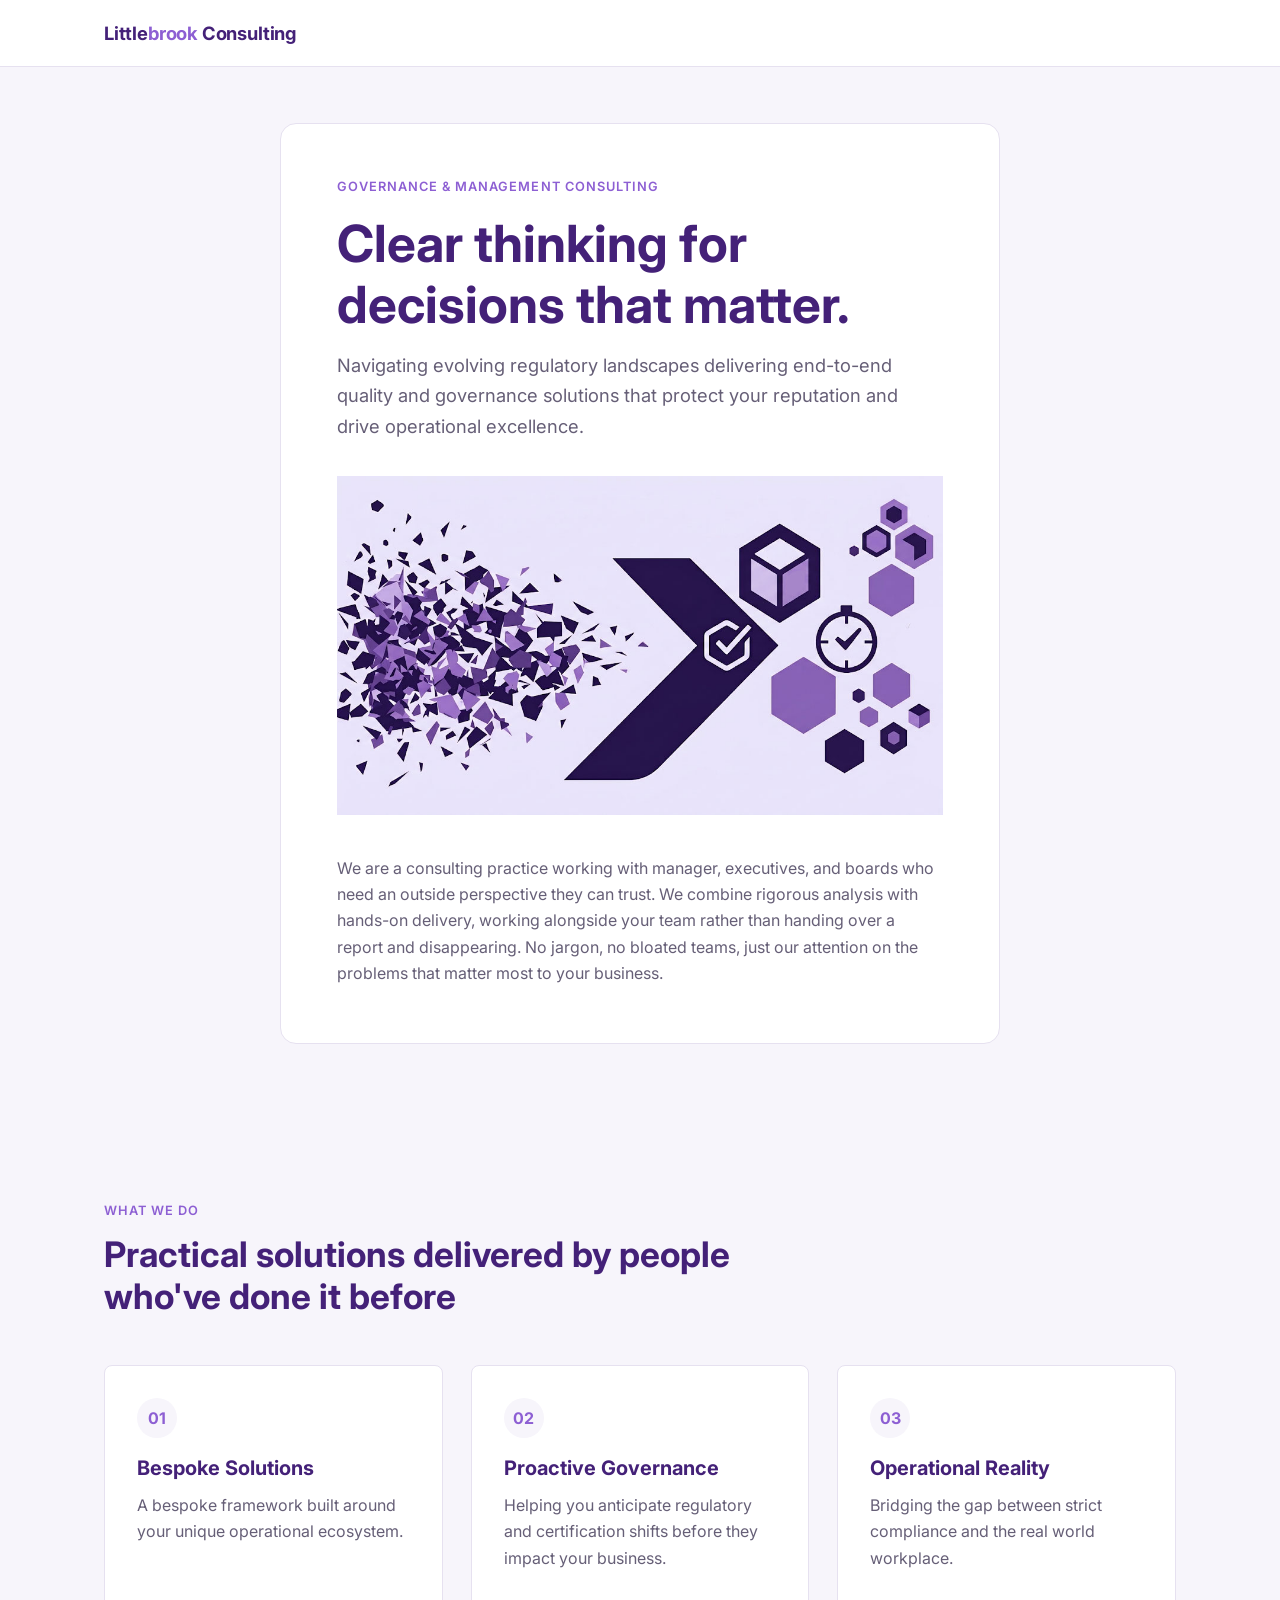
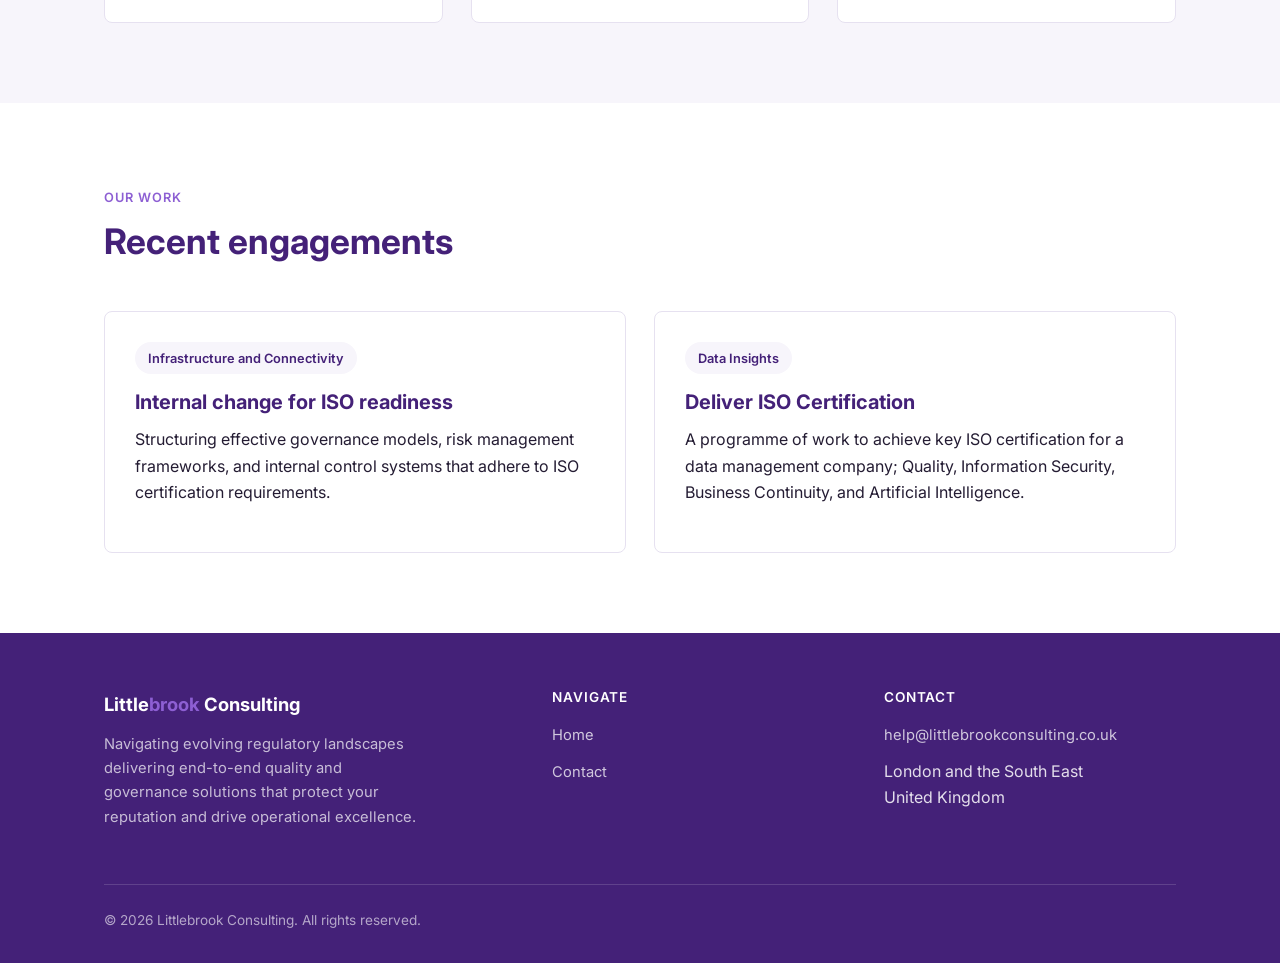
==== index.html @ 432db06e "Add files via upload" ====
<!DOCTYPE html>
<html lang="en">
<head>
  <meta charset="UTF-8" />
  <meta name="viewport" content="width=device-width, initial-scale=1.0" />
  <title>Littlebrook Consulting</title>
  <link rel="icon" type="image/svg+xml" href="favicon.svg">
  <meta name="description" content="Littlebrook Consulting is a boutique strategy and management consulting firm helping ambitious organisations make clearer, faster decisions." />
  <link rel="preconnect" href="https://fonts.googleapis.com" />
  <link rel="preconnect" href="https://fonts.gstatic.com" crossorigin />
  <link href="https://fonts.googleapis.com/css2?family=Inter:wght@400;500;600;700&display=swap" rel="stylesheet" />
  <link rel="stylesheet" href="style.css" />
</head>
<body>

  <header class="site-header">
    <nav class="nav container">
      <a href="index.html" class="nav-logo">Little<span>brook</span> Consulting</a>
      <button class="nav-toggle" aria-label="Toggle navigation menu" aria-expanded="false">
        <span></span><span></span><span></span>
      </button>
    </nav>
  </header>

  <main>

    <!-- Hero -->
    <section class="hero">
      <div class="container">
        <div class="hero-card">
          <span class="eyebrow">Governance &amp; Management Consulting</span>
          <h1>Clear thinking for decisions that matter.</h1>
          <p class="hero-tagline">Navigating evolving regulatory landscapes delivering end-to-end quality and governance solutions that protect your reputation and drive operational excellence.</p>
          <div class="hero-actions">
			<img src="home-page-image.jpg" alt="Chaos to Order">
          </div>
          <p class="intro-text">We are a consulting practice working with manager, executives, and boards who need an outside perspective they can trust. We combine rigorous analysis with hands-on delivery, working alongside your team rather than handing over a report and disappearing. No jargon, no bloated teams, just our attention on the problems that matter most to your business.</p>
        </div>
      </div>
    </section>

    <!-- Services snapshot -->
    <section class="section-alt">
      <div class="container">
        <div class="section-intro">
          <span class="eyebrow">What we do</span>
          <h2>Practical solutions delivered by people who've done it before</h2>
        </div>
        <div class="grid grid-3">
          <article class="card">
            <div class="card-number">01</div>
            <h3>Bespoke Solutions</h3>
            <p>A bespoke framework built around your unique operational ecosystem.</p>
          </article>
          <article class="card">
            <div class="card-number">02</div>
            <h3>Proactive Governance</h3>
            <p>Helping you anticipate regulatory and certification shifts before they impact your business.</p>
          </article>
          <article class="card">
            <div class="card-number">03</div>
            <h3>Operational Reality</h3>
            <p>Bridging the gap between strict compliance and the real world workplace.</p>
          </article>
        </div>
      </div>
    </section>

    <!-- Case studies snapshot -->
    <section>
      <div class="container">
        <div class="section-intro">
          <span class="eyebrow">Our work</span>
          <h2>Recent engagements</h2>
        </div>
        <div class="grid grid-2">
          <article class="case-snapshot">
            <span class="case-tag">Infrastructure and Connectivity</span>
            <h3>Internal change for ISO readiness</h3>
            <p>Structuring effective governance models, risk management frameworks, and internal control systems that adhere to ISO certification requirements.</p>
          </article>
          <article class="case-snapshot">
            <span class="case-tag">Data Insights</span>
            <h3>Deliver ISO Certification</h3>
            <p>A programme of work to achieve key ISO certification for a data management company; Quality, Information Security, Business Continuity, and Artificial Intelligence.</p>
          </article>
        </div>
      </div>
    </section>

  </main>

  <footer class="site-footer">
    <div class="container">
      <div class="footer-grid">
        <div class="footer-about">
          <a href="index.html" class="footer-logo">Little<span>brook</span> Consulting</a>
          <p>Navigating evolving regulatory landscapes delivering end-to-end quality and governance solutions that protect your reputation and drive operational excellence.</p>
        </div>
        <div>
          <h4 class="footer-heading">Navigate</h4>
          <ul class="footer-links">
            <li><a href="index.html">Home</a></li>
            <li><a href="contact.html">Contact</a></li>
          </ul>
        </div>
        <div>
          <h4 class="footer-heading">Contact</h4>
          <ul class="footer-links">
            <li><a href="mailto:help@littlebrookconsulting.co.uk">help@littlebrookconsulting.co.uk</a></li>
            <li>London and the South East<br />United Kingdom</li>
          </ul>
        </div>
      </div>
      <div class="footer-bottom">
        <span>&copy; <span id="year">2026</span> Littlebrook Consulting. All rights reserved.</span>
        <!-- <span>tag line</span> -->
      </div>
    </div>
  </footer>

  <script src="main.js"></script>
  <script>document.getElementById('year').textContent = new Date().getFullYear();</script>
</body>
</html>
---- style.css ----
/* ===================================================================
   Littlebrook Consulting — stylesheet
   =================================================================== */

:root {
  /* Colour palette */
  --color-primary: #442178;      /* dark purple — headings, nav, footer */
  --color-primary-dark: #331861; /* pressed / hover state of primary */
  --color-accent: #8D5FD3;       /* light purple — CTAs, links, highlights */
  --color-accent-dark: #7847c2;  /* hover state of accent */
  --color-bg: #ffffff;
  --color-bg-alt: #f7f5fb;       /* soft tinted section background */
  --color-text: #241c33;         /* near-black charcoal with a purple cast */
  --color-text-muted: #665f77;
  --color-border: #e6e1f0;
  --color-white: #ffffff;

  /* Typography */
  --font-sans: 'Inter', 'Helvetica Neue', Helvetica, Arial, sans-serif;
  --fs-base: 1rem;
  --lh-base: 1.65;

  /* Layout */
  --max-width: 1120px;
  --radius: 8px;
  --transition: 180ms ease;
  --shadow-sm: 0 1px 3px rgba(68, 33, 120, 0.08);
  --shadow-md: 0 8px 24px rgba(68, 33, 120, 0.12);
}

/* ---------- Reset ---------- */
*,
*::before,
*::after {
  box-sizing: border-box;
}

html {
  scroll-behavior: smooth;
}

body {
  margin: 0;
  font-family: var(--font-sans);
  font-size: var(--fs-base);
  line-height: var(--lh-base);
  color: var(--color-text);
  background: var(--color-bg);
  -webkit-font-smoothing: antialiased;
}

img {
  max-width: 100%;
  display: block;
}

a {
  color: inherit;
  text-decoration: none;
}

ul {
  list-style: none;
  margin: 0;
  padding: 0;
}

h1, h2, h3, h4 {
  font-weight: 700;
  line-height: 1.2;
  margin: 0 0 0.6em;
  color: var(--color-primary);
}

h1 { font-size: clamp(2.1rem, 4vw, 3.2rem); }
h2 { font-size: clamp(1.6rem, 3vw, 2.2rem); }
h3 { font-size: 1.25rem; }

p {
  margin: 0 0 1em;
}

.container {
  width: 100%;
  max-width: var(--max-width);
  margin-inline: auto;
  padding-inline: 1.5rem;
}

section {
  padding-block: 5rem;
}

.section-alt {
  background: var(--color-bg-alt);
}

.section-intro {
  max-width: 640px;
  margin-bottom: 3rem;
}

.section-intro p {
  color: var(--color-text-muted);
  font-size: 1.05rem;
}

.eyebrow {
  display: inline-block;
  font-size: 0.8rem;
  font-weight: 600;
  letter-spacing: 0.08em;
  text-transform: uppercase;
  color: var(--color-accent);
  margin-bottom: 0.75rem;
}

/* ---------- Buttons ---------- */
.btn {
  display: inline-block;
  padding: 0.85rem 1.8rem;
  border-radius: var(--radius);
  font-weight: 600;
  font-size: 0.95rem;
  border: 2px solid transparent;
  cursor: pointer;
  transition: background var(--transition), color var(--transition), border-color var(--transition), transform var(--transition);
}

.btn-primary {
  background: var(--color-accent);
  color: var(--color-white);
}

.btn-primary:hover {
  background: var(--color-accent-dark);
  transform: translateY(-1px);
}

.btn-outline {
  background: transparent;
  color: var(--color-primary);
  border-color: var(--color-primary);
}

.btn-outline:hover {
  background: var(--color-primary);
  color: var(--color-white);
}

.btn-light {
  background: var(--color-white);
  color: var(--color-primary);
}

.btn-light:hover {
  background: var(--color-bg-alt);
  transform: translateY(-1px);
}

/* ---------- Header / Nav ---------- */
.site-header {
  position: sticky;
  top: 0;
  z-index: 100;
  background: rgba(255, 255, 255, 0.92);
  backdrop-filter: saturate(150%) blur(6px);
  border-bottom: 1px solid var(--color-border);
}

.nav {
  display: flex;
  align-items: center;
  justify-content: space-between;
  padding-block: 1.1rem;
}

.nav-logo {
  font-weight: 700;
  font-size: 1.15rem;
  color: var(--color-primary);
  letter-spacing: -0.01em;
}

.nav-logo span {
  color: var(--color-accent);
}

.nav-toggle {
  display: none;
  flex-direction: column;
  justify-content: space-between;
  width: 26px;
  height: 19px;
  background: transparent;
  border: none;
  cursor: pointer;
  padding: 0;
  z-index: 110;
}

.nav-toggle span {
  display: block;
  height: 2px;
  width: 100%;
  background: var(--color-primary);
  border-radius: 2px;
  transition: transform var(--transition), opacity var(--transition);
}

.nav-links {
  display: flex;
  align-items: center;
  gap: 2.25rem;
}

.nav-links a {
  font-size: 0.95rem;
  font-weight: 500;
  color: var(--color-text);
  position: relative;
  padding-block: 0.25rem;
  transition: color var(--transition);
}

.nav-links a:hover,
.nav-links a[aria-current="page"] {
  color: var(--color-accent);
}

.nav-links a[aria-current="page"]::after {
  content: "";
  position: absolute;
  left: 0;
  right: 0;
  bottom: -2px;
  height: 2px;
  background: var(--color-accent);
  border-radius: 2px;
}

.nav-links .btn {
  padding: 0.55rem 1.3rem;
}

/* ---------- Hero ---------- */
.hero {
  padding-block: 3.5rem 4.5rem;
  background: var(--color-bg-alt);
}

.hero-card {
  max-width: 720px;
  margin-inline: auto;
  background: var(--color-white);
  border: 1px solid var(--color-border);
  border-radius: 16px;
  padding: 3rem 3.5rem 3.5rem;
}

.hero .eyebrow {
  margin-bottom: 1rem;
}

.hero h1 {
  margin-bottom: 0.9rem;
}

.hero-tagline {
  font-size: 1.15rem;
  color: var(--color-text-muted);
  max-width: 700px;
  margin-bottom: 2.2rem;
}

.hero-actions {
  display: flex;
  gap: 1rem;
  flex-wrap: wrap;
}

.hero-card .intro-text {
  margin-top: 2.5rem;
  margin-bottom: 0;
  max-width: none;
  font-size: 1rem;
}

.page-hero {
  padding-block: 3.5rem 4.5rem;
  background: var(--color-bg-alt);
}

.page-hero .eyebrow {
  margin-bottom: 0.75rem;
}

.page-hero p {
  color: var(--color-text-muted);
  max-width: 620px;
  font-size: 1.05rem;
  margin-bottom: 0;
}

/* ---------- Intro / About snippet ---------- */
.intro-text {
  max-width: 780px;
  font-size: 1.1rem;
  color: var(--color-text-muted);
}

/* ---------- Card grids ---------- */
.grid {
  display: grid;
  gap: 1.75rem;
}

.grid-3 {
  grid-template-columns: repeat(3, 1fr);
}

.grid-2 {
  grid-template-columns: repeat(2, 1fr);
}

.card {
  background: var(--color-white);
  border: 1px solid var(--color-border);
  border-radius: var(--radius);
  padding: 2rem;
  transition: box-shadow var(--transition), transform var(--transition), border-color var(--transition);
}

.card:hover {
  box-shadow: var(--shadow-md);
  transform: translateY(-3px);
  border-color: var(--color-accent);
}

.card-number {
  display: inline-flex;
  align-items: center;
  justify-content: center;
  width: 2.5rem;
  height: 2.5rem;
  border-radius: 50%;
  background: var(--color-bg-alt);
  color: var(--color-accent);
  font-weight: 700;
  margin-bottom: 1.1rem;
}

.card h3 {
  margin-bottom: 0.6em;
}

.card p {
  color: var(--color-text-muted);
  margin-bottom: 1.2em;
}

.card-link {
  font-weight: 600;
  color: var(--color-accent);
  font-size: 0.92rem;
  display: inline-flex;
  align-items: center;
  gap: 0.35rem;
  transition: gap var(--transition), color var(--transition);
}

.card-link:hover {
  gap: 0.6rem;
  color: var(--color-accent-dark);
}

.card-subheading {
  font-size: 0.85rem;
  text-transform: uppercase;
  letter-spacing: 0.06em;
  color: var(--color-accent);
  margin-bottom: 0.6em;
}

.service-delivers {
  margin: 0 0 1.3em;
  padding-left: 0;
  border-top: 1px solid var(--color-border);
  padding-top: 1rem;
}

.service-delivers li {
  position: relative;
  padding-left: 1.4rem;
  margin-bottom: 0.5rem;
  color: var(--color-text-muted);
  font-size: 0.95rem;
}

.service-delivers li::before {
  content: "";
  position: absolute;
  left: 0;
  top: 0.5em;
  width: 8px;
  height: 8px;
  background: var(--color-accent);
  border-radius: 50%;
}

/* ---------- Case study cards ---------- */
.case-card {
  background: var(--color-white);
  border: 1px solid var(--color-border);
  border-radius: var(--radius);
  padding: 2.25rem;
  margin-bottom: 1.75rem;
  scroll-margin-top: 6rem;
}

.case-tag {
  display: inline-block;
  background: var(--color-bg-alt);
  color: var(--color-primary);
  font-size: 0.8rem;
  font-weight: 600;
  padding: 0.35rem 0.8rem;
  border-radius: 999px;
  margin-bottom: 1rem;
}

.case-grid {
  display: grid;
  grid-template-columns: repeat(3, 1fr);
  gap: 1.75rem;
  margin-top: 1.5rem;
}

.case-block h4 {
  font-size: 0.85rem;
  text-transform: uppercase;
  letter-spacing: 0.06em;
  color: var(--color-accent);
  margin-bottom: 0.5em;
}

.case-block p {
  color: var(--color-text-muted);
  font-size: 0.97rem;
  margin-bottom: 0;
}

.case-result {
  border-left: 3px solid var(--color-accent);
  padding-left: 1rem;
}

/* Home snapshot variant (compact) */
.case-snapshot {
  background: var(--color-white);
  border: 1px solid var(--color-border);
  border-radius: var(--radius);
  padding: 1.9rem;
  transition: box-shadow var(--transition), transform var(--transition);
}

.case-snapshot:hover {
  box-shadow: var(--shadow-md);
  transform: translateY(-3px);
}

/* ---------- Team ---------- */
.team-photo {
  width: 100%;
  aspect-ratio: 1 / 1;
  border-radius: var(--radius);
  background: linear-gradient(135deg, var(--color-primary) 0%, var(--color-accent) 100%);
  display: flex;
  align-items: center;
  justify-content: center;
  color: var(--color-white);
  font-size: 2rem;
  font-weight: 700;
  margin-bottom: 1.2rem;
  letter-spacing: 0.02em;
}

.team-member h3 {
  margin-bottom: 0.15em;
}

.team-title {
  color: var(--color-accent);
  font-weight: 600;
  font-size: 0.9rem;
  margin-bottom: 0.8em;
}

.team-bio {
  color: var(--color-text-muted);
  font-size: 0.95rem;
}

/* ---------- Mission / values ---------- */
.values-list {
  display: grid;
  grid-template-columns: repeat(3, 1fr);
  gap: 1.5rem;
  margin-top: 3rem;
}

.value-item h3 {
  font-size: 1.05rem;
}

.value-item p {
  color: var(--color-text-muted);
  font-size: 0.95rem;
}

/* ---------- Contact ---------- */
.contact-grid {
  display: grid;
  grid-template-columns: 1.3fr 1fr;
  gap: 3rem;
  align-items: start;
}

.contact-form {
  display: grid;
  gap: 1.3rem;
}

.form-group {
  display: grid;
  gap: 0.45rem;
}

.form-group label {
  font-weight: 600;
  font-size: 0.9rem;
  color: var(--color-primary);
}

.form-group input,
.form-group textarea {
  font-family: inherit;
  font-size: 1rem;
  padding: 0.85rem 1rem;
  border: 1px solid var(--color-border);
  border-radius: var(--radius);
  background: var(--color-bg-alt);
  color: var(--color-text);
  transition: border-color var(--transition), background var(--transition);
}

.form-group input:focus,
.form-group textarea:focus {
  outline: none;
  border-color: var(--color-accent);
  background: var(--color-white);
}

.form-group textarea {
  resize: vertical;
  min-height: 140px;
}

.field-error {
  font-size: 0.82rem;
  color: #b3261e;
  min-height: 1em;
}

.form-group.has-error input,
.form-group.has-error textarea {
  border-color: #b3261e;
}

.form-status {
  padding: 0.9rem 1.1rem;
  border-radius: var(--radius);
  font-size: 0.92rem;
  font-weight: 500;
  display: none;
}

.form-status.visible {
  display: block;
}

.form-status.success {
  background: #e9f7ef;
  color: #1e7a44;
}

.contact-info {
  background: var(--color-bg-alt);
  border-radius: var(--radius);
  padding: 2rem;
}

.contact-info h3 {
  margin-bottom: 1rem;
}

.contact-info-item {
  margin-bottom: 1.4rem;
}

.contact-info-item h4 {
  font-size: 0.8rem;
  text-transform: uppercase;
  letter-spacing: 0.06em;
  color: var(--color-accent);
  margin-bottom: 0.35em;
}

.contact-info-item p {
  margin-bottom: 0;
  color: var(--color-text);
}

.map-placeholder {
  margin-top: 1.5rem;
  border-radius: var(--radius);
  background: repeating-linear-gradient(
    45deg,
    var(--color-border),
    var(--color-border) 10px,
    var(--color-bg) 10px,
    var(--color-bg) 20px
  );
  height: 160px;
  display: flex;
  align-items: center;
  justify-content: center;
  color: var(--color-text-muted);
  font-size: 0.85rem;
  text-align: center;
  border: 1px solid var(--color-border);
}

/* ---------- CTA band ---------- */
.cta-band {
  background: var(--color-primary);
  color: var(--color-white);
  text-align: center;
  padding-block: 4.5rem;
}

.cta-band h2 {
  color: var(--color-white);
}

.cta-band p {
  color: rgba(255, 255, 255, 0.78);
  max-width: 520px;
  margin-inline: auto 1.6em auto;
  margin-bottom: 2rem;
}

/* ---------- Footer ---------- */
.site-footer {
  background: var(--color-primary);
  color: rgba(255, 255, 255, 0.85);
  padding-block: 3.5rem 2rem;
}

.footer-grid {
  display: grid;
  grid-template-columns: 1.4fr 1fr 1fr;
  gap: 2.5rem;
  padding-bottom: 2.5rem;
  border-bottom: 1px solid rgba(255, 255, 255, 0.15);
}

.footer-logo {
  color: var(--color-white);
  font-weight: 700;
  font-size: 1.15rem;
  margin-bottom: 0.8rem;
  display: inline-block;
}

.footer-logo span {
  color: var(--color-accent);
}

.footer-about p {
  color: rgba(255, 255, 255, 0.7);
  font-size: 0.92rem;
  max-width: 320px;
}

.footer-heading {
  color: var(--color-white);
  font-size: 0.85rem;
  text-transform: uppercase;
  letter-spacing: 0.06em;
  margin-bottom: 1rem;
  font-weight: 600;
}

.footer-links li {
  margin-bottom: 0.65rem;
}

.footer-links a {
  color: rgba(255, 255, 255, 0.75);
  font-size: 0.92rem;
  transition: color var(--transition);
}

.footer-links a:hover {
  color: var(--color-white);
}

.footer-bottom {
  padding-top: 1.5rem;
  display: flex;
  justify-content: space-between;
  flex-wrap: wrap;
  gap: 0.75rem;
  font-size: 0.85rem;
  color: rgba(255, 255, 255, 0.6);
}

/* ---------- Responsive ---------- */
@media (max-width: 900px) {
  .grid-3 {
    grid-template-columns: repeat(2, 1fr);
  }

  .case-grid {
    grid-template-columns: 1fr;
    gap: 1.1rem;
  }

  .values-list {
    grid-template-columns: 1fr;
  }

  .contact-grid {
    grid-template-columns: 1fr;
  }

  .footer-grid {
    grid-template-columns: 1fr 1fr;
  }
}

@media (max-width: 680px) {
  section {
    padding-block: 3.5rem;
  }

  .nav-toggle {
    display: flex;
  }

  .nav-links {
    position: fixed;
    inset: 0 0 0 30%;
    flex-direction: column;
    align-items: flex-start;
    justify-content: flex-start;
    gap: 1.75rem;
    background: var(--color-white);
    padding: 6rem 2rem 2rem;
    transform: translateX(100%);
    transition: transform var(--transition);
    box-shadow: var(--shadow-md);
  }

  .nav-links.open {
    transform: translateX(0);
  }

  .nav-links a {
    font-size: 1.1rem;
  }

  .grid-3,
  .grid-2 {
    grid-template-columns: 1fr;
  }

  .footer-grid {
    grid-template-columns: 1fr;
  }

  .hero-actions {
    flex-direction: column;
    align-items: stretch;
  }

  .hero-actions .btn {
    text-align: center;
  }

  .hero-card {
    padding: 2rem 1.5rem 2.25rem;
  }
}
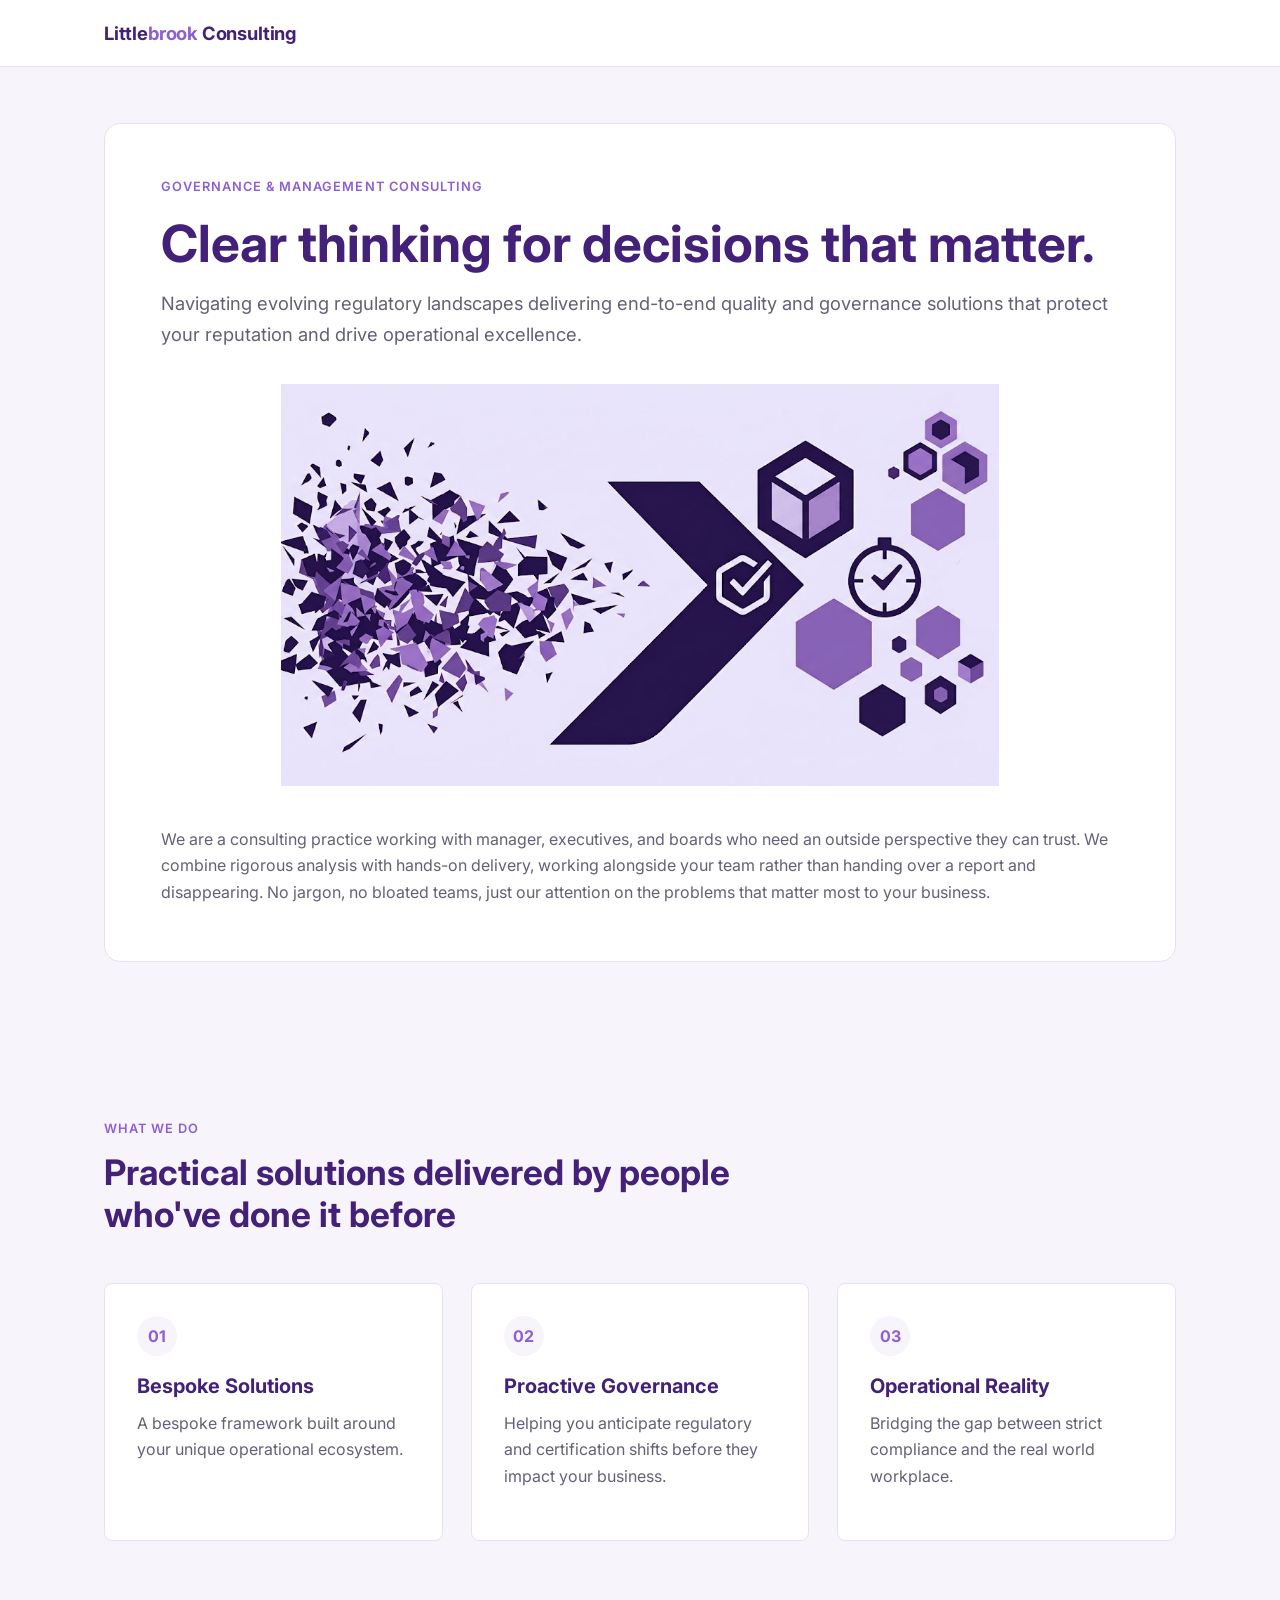
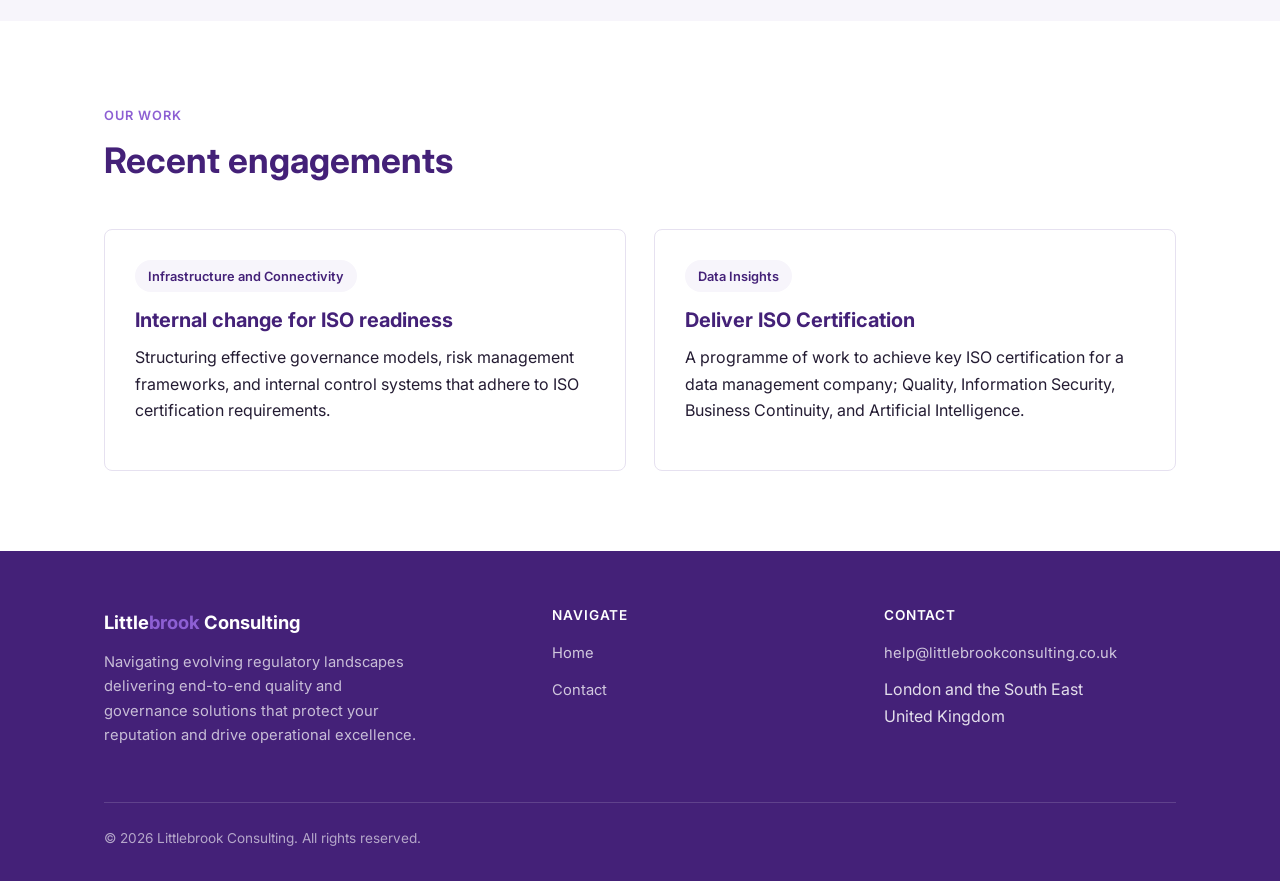
==== commit 1bc40512: "Fixed narrow hero section to page width" ====
--- a/index.html
+++ b/index.html
@@ -31,7 +31,7 @@
           <span class="eyebrow">Governance &amp; Management Consulting</span>
           <h1>Clear thinking for decisions that matter.</h1>
           <p class="hero-tagline">Navigating evolving regulatory landscapes delivering end-to-end quality and governance solutions that protect your reputation and drive operational excellence.</p>
-          <div class="hero-actions">
+          <div class="hero-image">
 			<img src="home-page-image.jpg" alt="Chaos to Order">
           </div>
           <p class="intro-text">We are a consulting practice working with manager, executives, and boards who need an outside perspective they can trust. We combine rigorous analysis with hands-on delivery, working alongside your team rather than handing over a report and disappearing. No jargon, no bloated teams, just our attention on the problems that matter most to your business.</p>
--- a/style.css
+++ b/style.css
@@ -250,7 +250,7 @@
 }
 
 .hero-card {
-  max-width: 720px;
+  
   margin-inline: auto;
   background: var(--color-white);
   border: 1px solid var(--color-border);
@@ -269,8 +269,14 @@
 .hero-tagline {
   font-size: 1.15rem;
   color: var(--color-text-muted);
-  max-width: 700px;
+ 
   margin-bottom: 2.2rem;
+}
+
+.hero-image {
+  display: block;
+  margin: auto;
+  width: 75%;
 }
 
 .hero-actions {
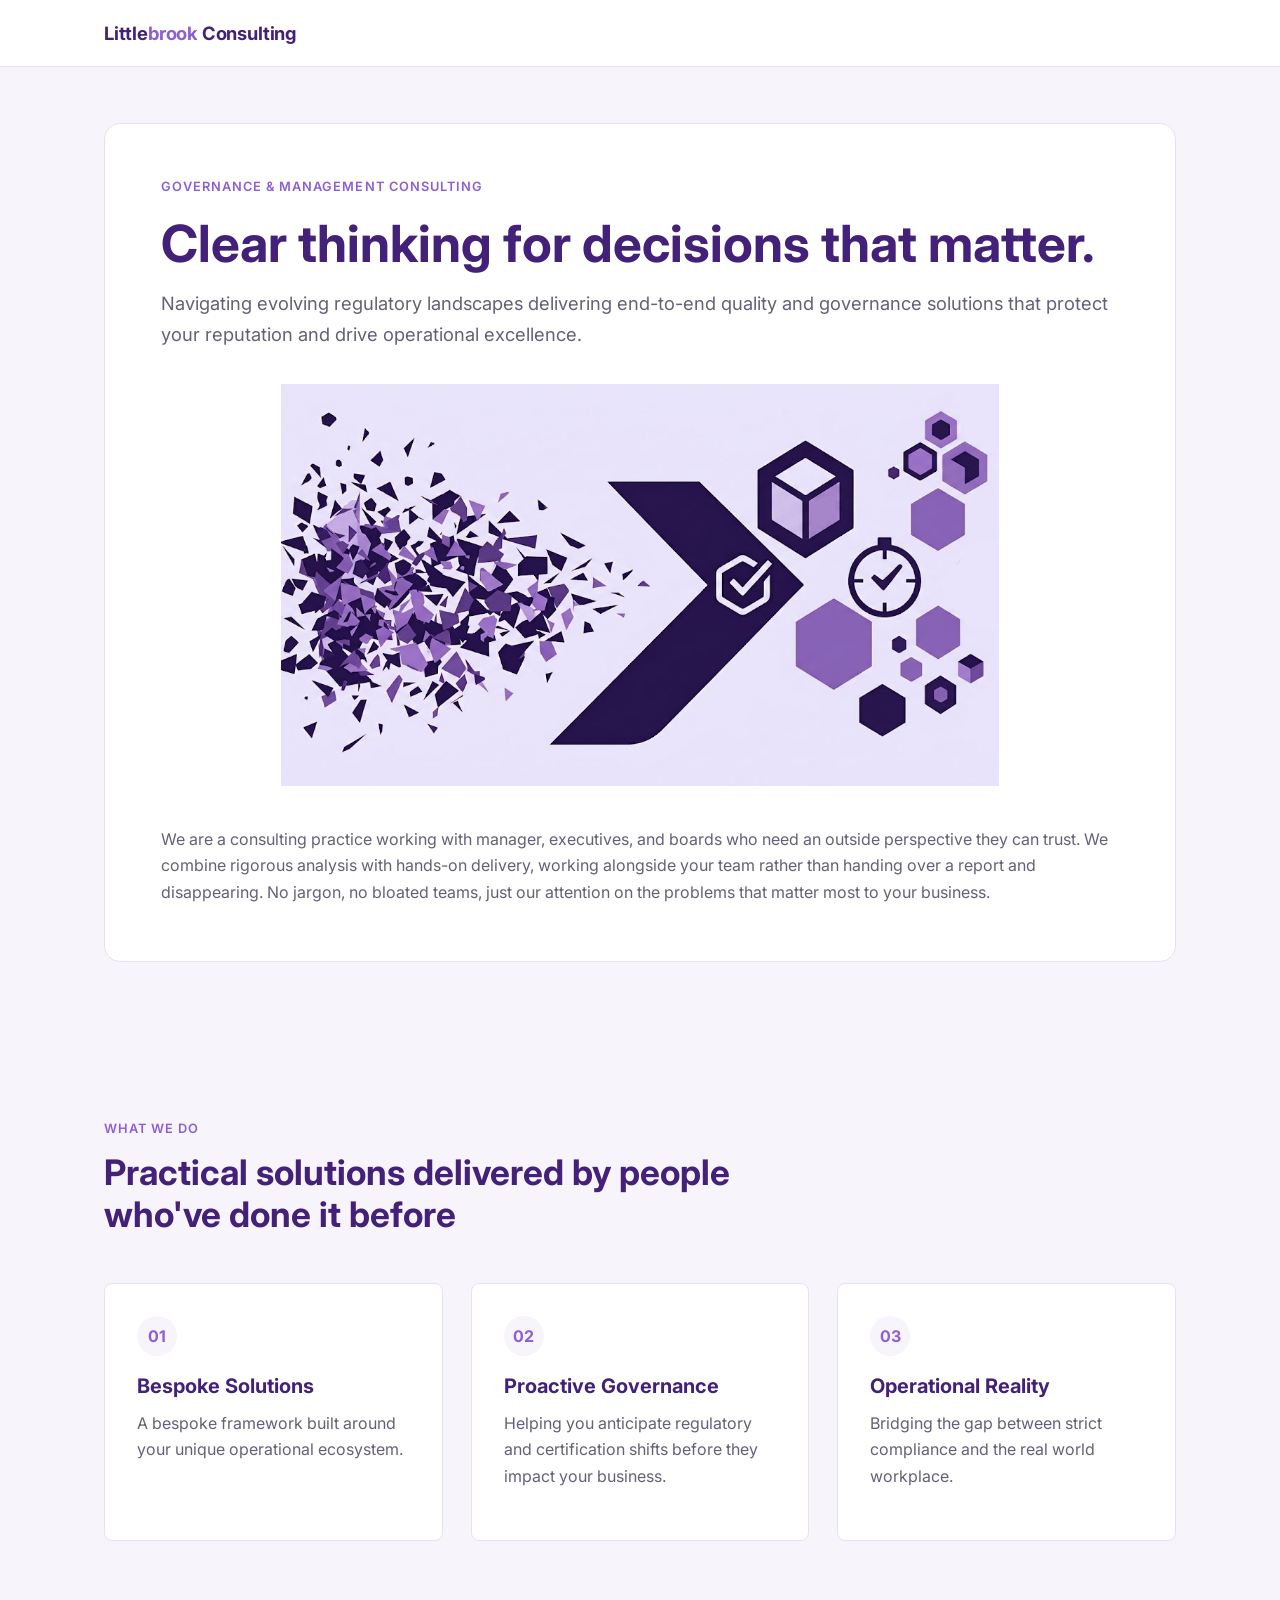
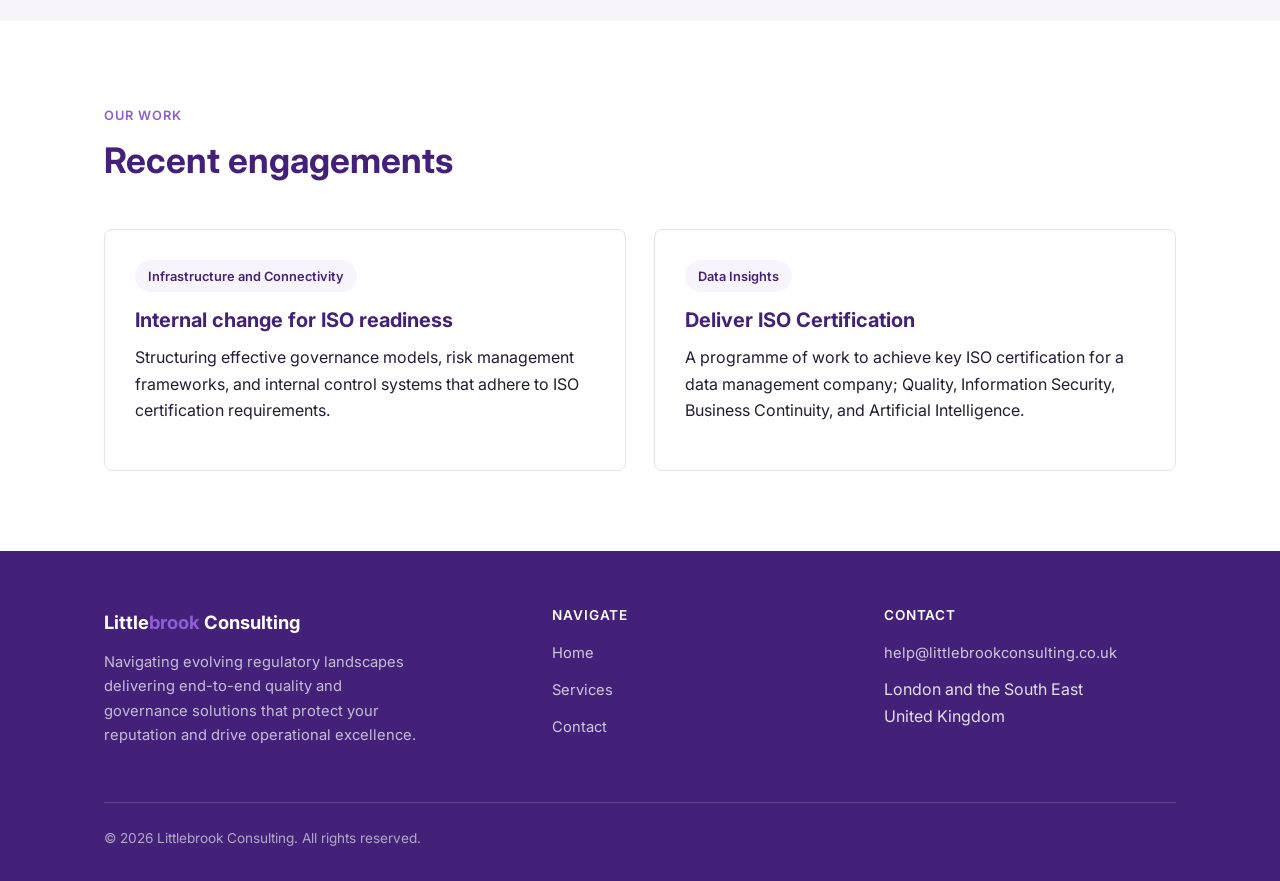
==== commit b5656bbc: "Add files via upload" ====
--- a/index.html
+++ b/index.html
@@ -101,6 +101,7 @@
           <h4 class="footer-heading">Navigate</h4>
           <ul class="footer-links">
             <li><a href="index.html">Home</a></li>
+            <li><a href="services.html">Services</a></li>
             <li><a href="contact.html">Contact</a></li>
           </ul>
         </div>
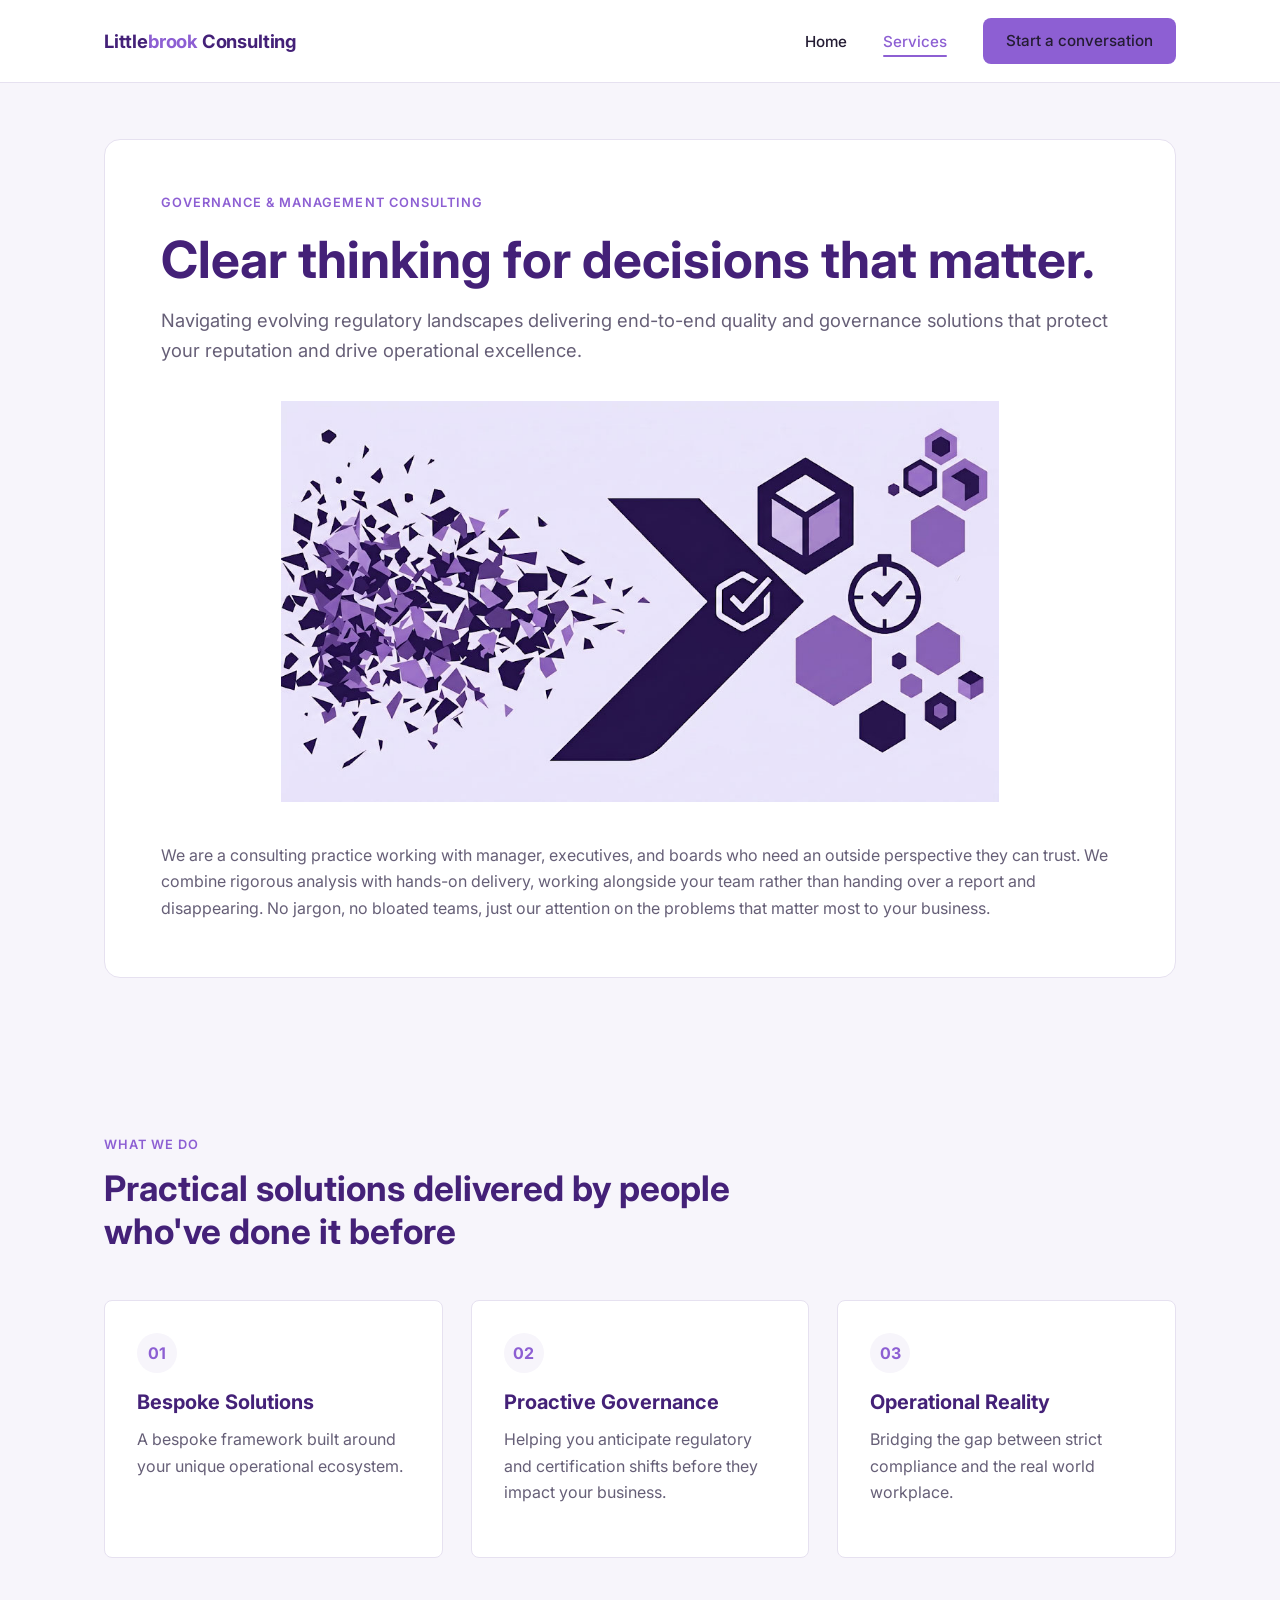
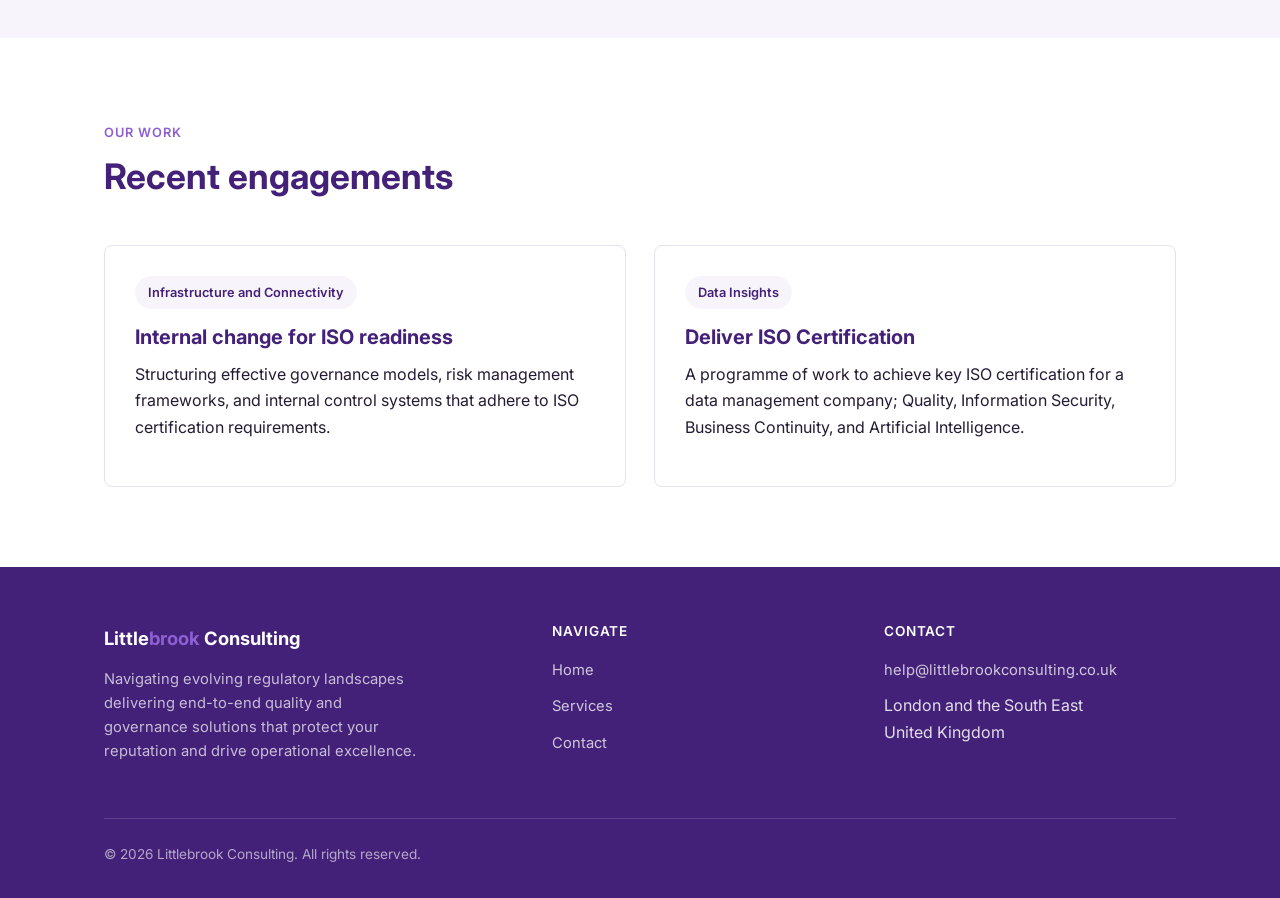
==== commit 45b31091: "Add files via upload" ====
--- a/index.html
+++ b/index.html
@@ -19,6 +19,16 @@
       <button class="nav-toggle" aria-label="Toggle navigation menu" aria-expanded="false">
         <span></span><span></span><span></span>
       </button>
+      <ul class="nav-links">
+        <li><a href="index.html">Home</a></li>
+        <li><a href="services.html" aria-current="page">Services</a></li>
+<!--        <li><a href="about.html">About</a></li>
+        <li><a href="services.html" aria-current="page">Services</a></li>
+        <li><a href="case-studies.html">Case Studies</a></li>
+        <li><a href="contact.html">Contact</a></li>
+-->
+        <li><a href="contact.html" class="btn btn-primary">Start a conversation</a></li>
+      </ul>
     </nav>
   </header>
 
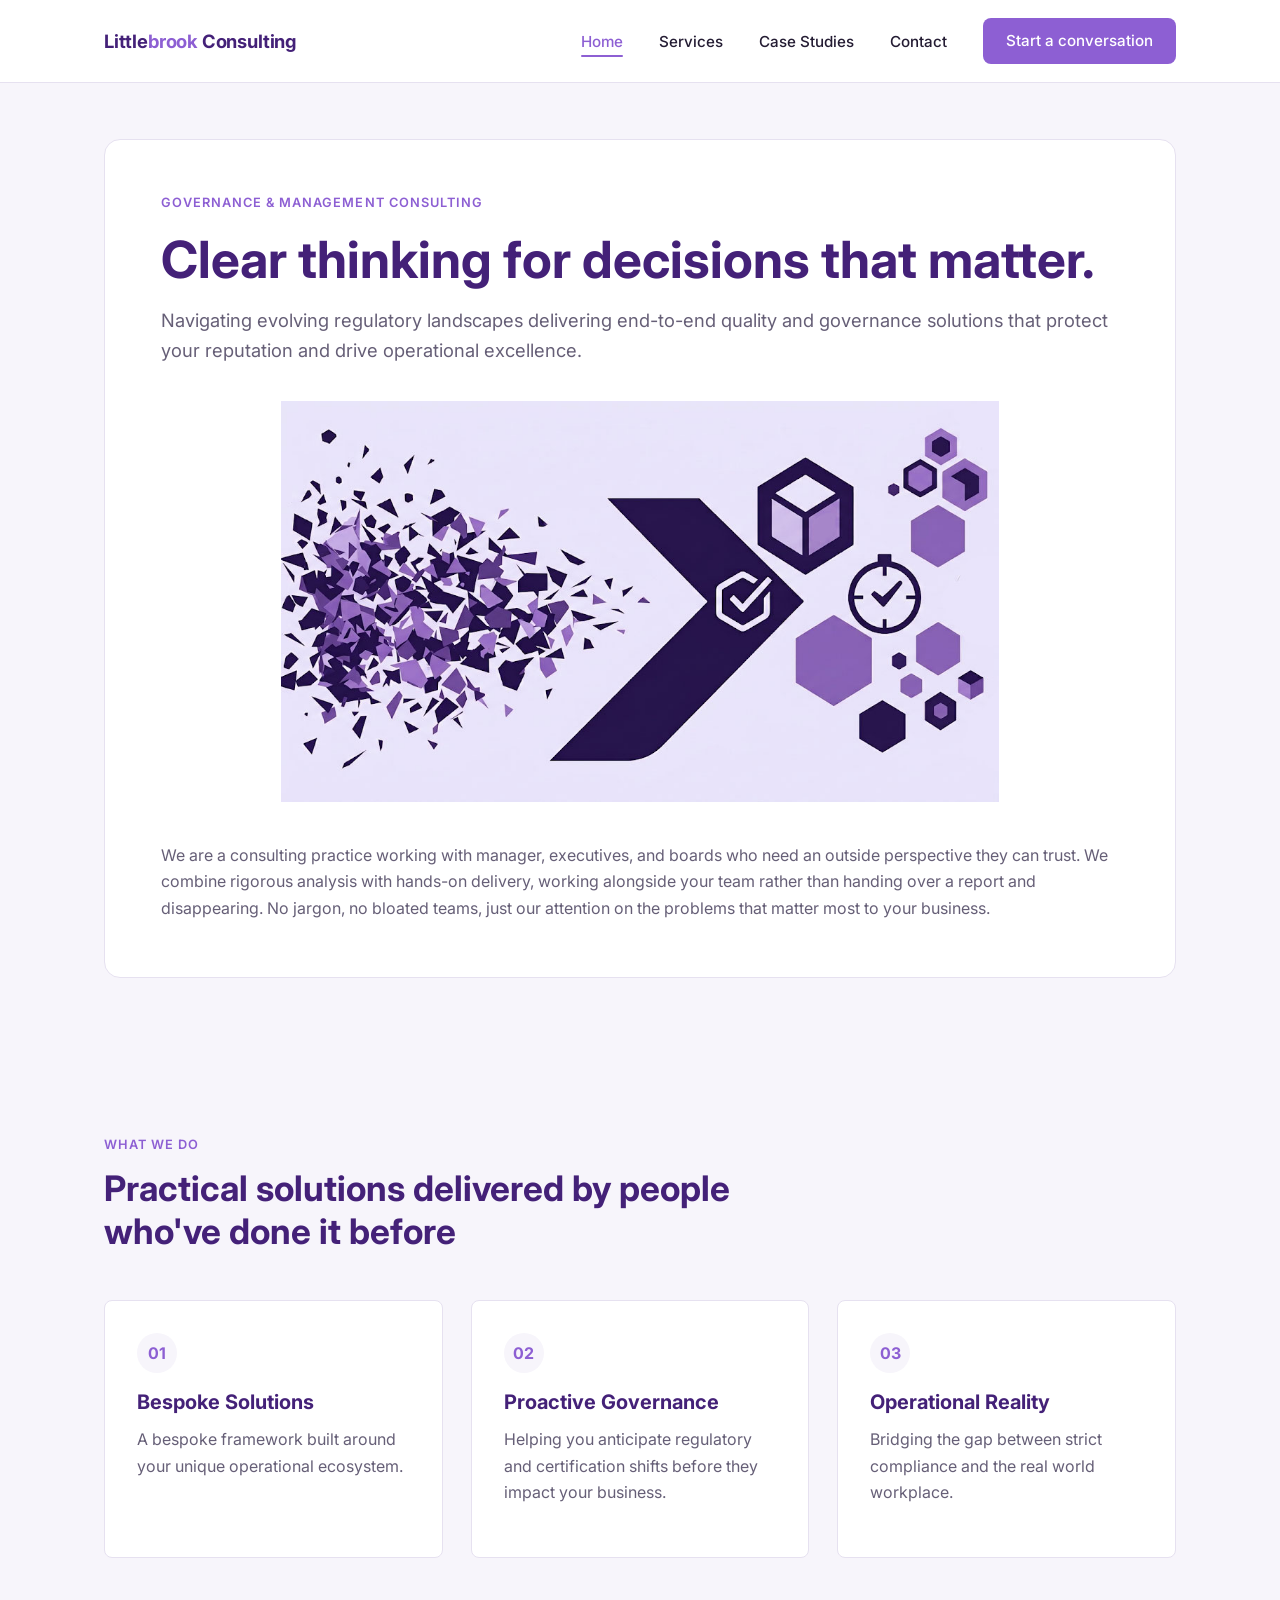
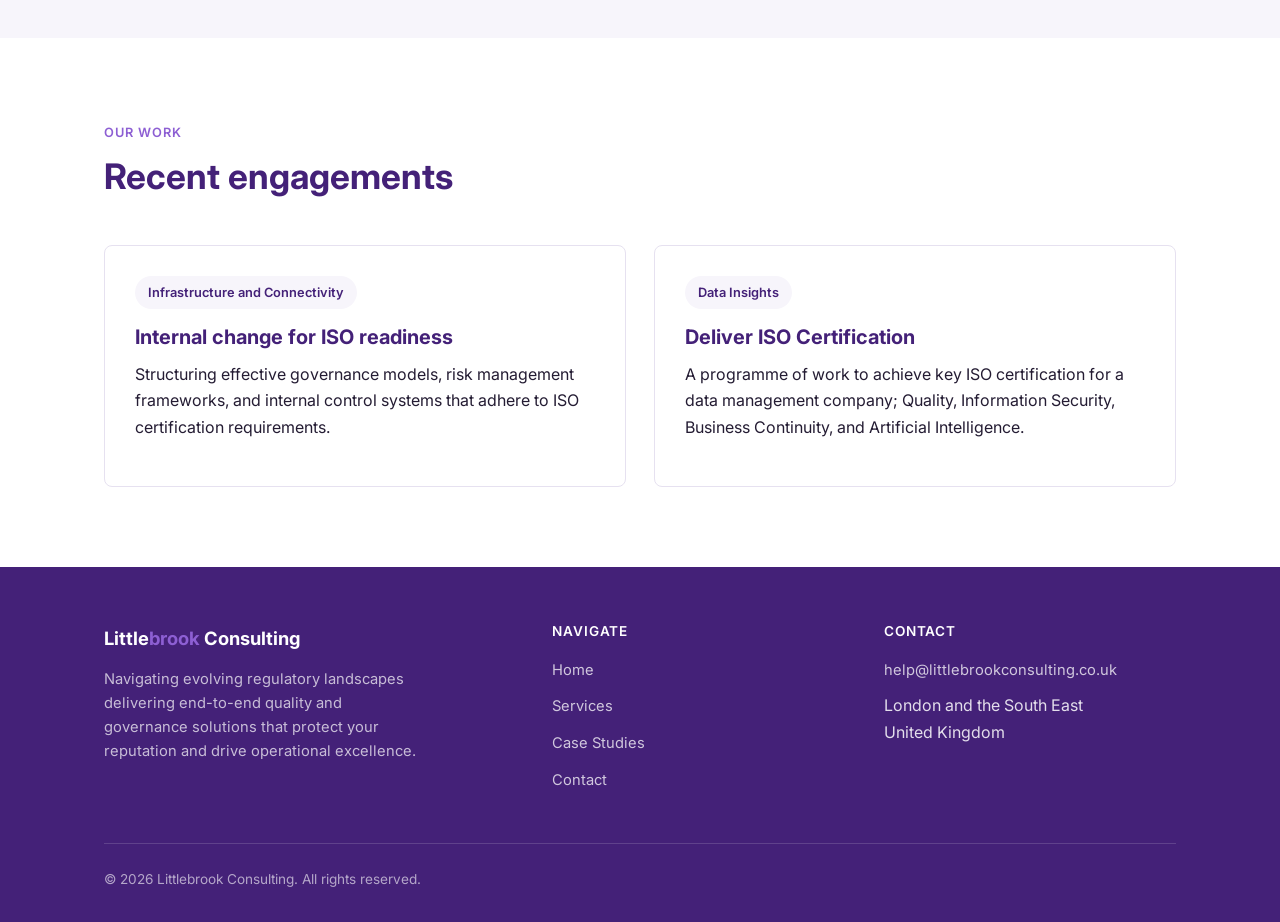
==== commit 11b2aabf: "Updated text on pages" ====
--- a/index.html
+++ b/index.html
@@ -9,7 +9,7 @@
   <link rel="preconnect" href="https://fonts.googleapis.com" />
   <link rel="preconnect" href="https://fonts.gstatic.com" crossorigin />
   <link href="https://fonts.googleapis.com/css2?family=Inter:wght@400;500;600;700&display=swap" rel="stylesheet" />
-  <link rel="stylesheet" href="style.css" />
+  <link rel="stylesheet" href="style-purple.css" />
 </head>
 <body>
 
@@ -20,13 +20,11 @@
         <span></span><span></span><span></span>
       </button>
       <ul class="nav-links">
-        <li><a href="index.html">Home</a></li>
-        <li><a href="services.html" aria-current="page">Services</a></li>
-<!--        <li><a href="about.html">About</a></li>
-        <li><a href="services.html" aria-current="page">Services</a></li>
+        <li><a href="index.html" aria-current="page">Home</a></li>
+        <li><a href="services.html">Services</a></li>
+<!--        <li><a href="about.html">About</a></li>  -->
         <li><a href="case-studies.html">Case Studies</a></li>
         <li><a href="contact.html">Contact</a></li>
--->
         <li><a href="contact.html" class="btn btn-primary">Start a conversation</a></li>
       </ul>
     </nav>
@@ -110,8 +108,10 @@
         <div>
           <h4 class="footer-heading">Navigate</h4>
           <ul class="footer-links">
-            <li><a href="index.html">Home</a></li>
+            <li><a href="index.html" aria-current="page">Home</a></li>
+<!--            <li><a href="about.html">About</a></li>  -->
             <li><a href="services.html">Services</a></li>
+            <li><a href="case-studies.html">Case Studies</a></li>
             <li><a href="contact.html">Contact</a></li>
           </ul>
         </div>
--- a/style-purple.css
+++ b/style-purple.css
@@ -0,0 +1,816 @@
+/* ===================================================================
+   Littlebrook Consulting — stylesheet
+   =================================================================== */
+
+:root {
+  /* Colour palette */
+  --color-primary: #442178;      /* dark purple — headings, nav, footer */
+  --color-primary-dark: #331861; /* pressed / hover state of primary */
+  --color-accent: #8D5FD3;       /* light purple — CTAs, links, highlights */
+  --color-accent-dark: #7847c2;  /* hover state of accent */
+  --color-bg: #ffffff;
+  --color-bg-alt: #f7f5fb;       /* soft tinted section background */
+  --color-text: #241c33;         /* near-black charcoal with a purple cast */
+  --color-text-muted: #665f77;
+  --color-border: #e6e1f0;
+  --color-white: #ffffff;
+
+  /* Typography */
+  --font-sans: 'Inter', 'Helvetica Neue', Helvetica, Arial, sans-serif;
+  --fs-base: 1rem;
+  --lh-base: 1.65;
+
+  /* Layout */
+  --max-width: 1120px;
+  --radius: 8px;
+  --transition: 180ms ease;
+  --shadow-sm: 0 1px 3px rgba(68, 33, 120, 0.08);
+  --shadow-md: 0 8px 24px rgba(68, 33, 120, 0.12);
+}
+
+/* ---------- Reset ---------- */
+*,
+*::before,
+*::after {
+  box-sizing: border-box;
+}
+
+html {
+  scroll-behavior: smooth;
+}
+
+body {
+  margin: 0;
+  font-family: var(--font-sans);
+  font-size: var(--fs-base);
+  line-height: var(--lh-base);
+  color: var(--color-text);
+  background: var(--color-bg);
+  -webkit-font-smoothing: antialiased;
+}
+
+img {
+  max-width: 100%;
+  display: block;
+}
+
+a {
+  color: inherit;
+  text-decoration: none;
+}
+
+ul {
+  list-style: none;
+  margin: 0;
+  padding: 0;
+}
+
+h1, h2, h3, h4 {
+  font-weight: 700;
+  line-height: 1.2;
+  margin: 0 0 0.6em;
+  color: var(--color-primary);
+}
+
+h1 { font-size: clamp(2.1rem, 4vw, 3.2rem); }
+h2 { font-size: clamp(1.6rem, 3vw, 2.2rem); }
+h3 { font-size: 1.25rem; }
+
+p {
+  margin: 0 0 1em;
+}
+
+.container {
+  width: 100%;
+  max-width: var(--max-width);
+  margin-inline: auto;
+  padding-inline: 1.5rem;
+}
+
+section {
+  padding-block: 5rem;
+}
+
+.section-alt {
+  background: var(--color-bg-alt);
+}
+
+.section-intro {
+  max-width: 640px;
+  margin-bottom: 3rem;
+}
+
+.section-intro p {
+  color: var(--color-text-muted);
+  font-size: 1.05rem;
+}
+
+.eyebrow {
+  display: inline-block;
+  font-size: 0.8rem;
+  font-weight: 600;
+  letter-spacing: 0.08em;
+  text-transform: uppercase;
+  color: var(--color-accent);
+  margin-bottom: 0.75rem;
+}
+
+/* ---------- Buttons ---------- */
+.btn {
+  display: inline-block;
+  padding: 0.85rem 1.8rem;
+  border-radius: var(--radius);
+  font-weight: 600;
+  font-size: 0.95rem;
+  border: 2px solid transparent;
+  cursor: pointer;
+  transition: background var(--transition), color var(--transition), border-color var(--transition), transform var(--transition);
+}
+
+.btn-primary {
+  background: var(--color-accent);
+  color: var(--color-white);
+}
+
+.btn-primary:hover {
+  background: var(--color-accent-dark);
+  transform: translateY(-1px);
+}
+
+.btn-outline {
+  background: transparent;
+  color: var(--color-primary);
+  border-color: var(--color-primary);
+}
+
+.btn-outline:hover {
+  background: var(--color-primary);
+  color: var(--color-white);
+}
+
+.btn-light {
+  background: var(--color-white);
+  color: var(--color-primary);
+}
+
+.btn-light:hover {
+  background: var(--color-bg-alt);
+  transform: translateY(-1px);
+}
+
+/* ---------- Header / Nav ---------- */
+.site-header {
+  position: sticky;
+  top: 0;
+  z-index: 100;
+  background: rgba(255, 255, 255, 0.92);
+  backdrop-filter: saturate(150%) blur(6px);
+  border-bottom: 1px solid var(--color-border);
+}
+
+.nav {
+  display: flex;
+  align-items: center;
+  justify-content: space-between;
+  padding-block: 1.1rem;
+}
+
+.nav-logo {
+  font-weight: 700;
+  font-size: 1.15rem;
+  color: var(--color-primary);
+  letter-spacing: -0.01em;
+}
+
+.nav-logo span {
+  color: var(--color-accent);
+}
+
+.nav-toggle {
+  display: none;
+  flex-direction: column;
+  justify-content: space-between;
+  width: 26px;
+  height: 19px;
+  background: transparent;
+  border: none;
+  cursor: pointer;
+  padding: 0;
+  z-index: 110;
+}
+
+.nav-toggle span {
+  display: block;
+  height: 2px;
+  width: 100%;
+  background: var(--color-primary);
+  border-radius: 2px;
+  transition: transform var(--transition), opacity var(--transition);
+}
+
+.nav-links {
+  display: flex;
+  align-items: center;
+  gap: 2.25rem;
+}
+
+.nav-links a {
+  font-size: 0.95rem;
+  font-weight: 500;
+  color: var(--color-text);
+  position: relative;
+  padding-block: 0.25rem;
+  transition: color var(--transition);
+}
+
+.nav-links a:hover,
+.nav-links a[aria-current="page"] {
+  color: var(--color-accent);
+}
+
+.nav-links a[aria-current="page"]::after {
+  content: "";
+  position: absolute;
+  left: 0;
+  right: 0;
+  bottom: -2px;
+  height: 2px;
+  background: var(--color-accent);
+  border-radius: 2px;
+}
+
+.nav-links .btn {
+  padding: 0.55rem 1.3rem;
+}
+
+.nav-links a.btn-primary,
+.nav-links a.btn-primary:hover,
+.nav-links a.btn-primary[aria-current="page"] {
+  color: var(--color-white);
+}
+
+/* ---------- Hero ---------- */
+.hero {
+  padding-block: 3.5rem 4.5rem;
+  background: var(--color-bg-alt);
+}
+
+.hero-card {
+  
+  margin-inline: auto;
+  background: var(--color-white);
+  border: 1px solid var(--color-border);
+  border-radius: 16px;
+  padding: 3rem 3.5rem 3.5rem;
+}
+
+.hero .eyebrow {
+  margin-bottom: 1rem;
+}
+
+.hero h1 {
+  margin-bottom: 0.9rem;
+}
+
+.hero-tagline {
+  font-size: 1.15rem;
+  color: var(--color-text-muted);
+ 
+  margin-bottom: 2.2rem;
+}
+
+.hero-image {
+  display: block;
+  margin: auto;
+  width: 75%;
+}
+
+.hero-actions {
+  display: flex;
+  gap: 1rem;
+  flex-wrap: wrap;
+}
+
+.hero-card .intro-text {
+  margin-top: 2.5rem;
+  margin-bottom: 0;
+  max-width: none;
+  font-size: 1rem;
+}
+
+.page-hero {
+  padding-block: 3.5rem 4.5rem;
+  background: var(--color-bg-alt);
+}
+
+.page-hero .eyebrow {
+  margin-bottom: 0.75rem;
+}
+
+.page-hero p {
+  color: var(--color-text-muted);
+  font-size: 1.05rem;
+  margin-bottom: 0;
+}
+
+/* ---------- Intro / About snippet ---------- */
+.intro-text {
+  max-width: 780px;
+  font-size: 1.1rem;
+  color: var(--color-text-muted);
+}
+
+/* ---------- Card grids ---------- */
+.grid {
+  display: grid;
+  gap: 1.75rem;
+}
+
+.grid-3 {
+  grid-template-columns: repeat(3, 1fr);
+}
+
+.grid-2 {
+  grid-template-columns: repeat(2, 1fr);
+}
+
+.card {
+  background: var(--color-white);
+  border: 1px solid var(--color-border);
+  border-radius: var(--radius);
+  padding: 2rem;
+  transition: box-shadow var(--transition), transform var(--transition), border-color var(--transition);
+}
+
+.card:hover {
+  box-shadow: var(--shadow-md);
+  transform: translateY(-3px);
+  border-color: var(--color-accent);
+}
+
+.card-number {
+  display: inline-flex;
+  align-items: center;
+  justify-content: center;
+  width: 2.5rem;
+  height: 2.5rem;
+  border-radius: 50%;
+  background: var(--color-bg-alt);
+  color: var(--color-accent);
+  font-weight: 700;
+  margin-bottom: 1.1rem;
+}
+
+.card h3 {
+  margin-bottom: 0.6em;
+}
+
+.card p {
+  color: var(--color-text-muted);
+  margin-bottom: 1.2em;
+}
+
+.card-link {
+  font-weight: 600;
+  color: var(--color-accent);
+  font-size: 0.92rem;
+  display: inline-flex;
+  align-items: center;
+  gap: 0.35rem;
+  transition: gap var(--transition), color var(--transition);
+}
+
+.card-link:hover {
+  gap: 0.6rem;
+  color: var(--color-accent-dark);
+}
+
+.card-subheading {
+  font-size: 0.85rem;
+  text-transform: uppercase;
+  letter-spacing: 0.06em;
+  color: var(--color-accent);
+  margin-bottom: 0.6em;
+}
+
+.service-delivers {
+  margin: 0 0 1.3em;
+  padding-left: 0;
+  border-top: 1px solid var(--color-border);
+  padding-top: 1rem;
+}
+
+.service-delivers li {
+  position: relative;
+  padding-left: 1.4rem;
+  margin-bottom: 0.5rem;
+  color: var(--color-text-muted);
+  font-size: 0.95rem;
+}
+
+.service-delivers li::before {
+  content: "";
+  position: absolute;
+  left: 0;
+  top: 0.5em;
+  width: 8px;
+  height: 8px;
+  background: var(--color-accent);
+  border-radius: 50%;
+}
+
+/* ---------- Case study cards ---------- */
+.case-card {
+  background: var(--color-white);
+  border: 1px solid var(--color-border);
+  border-radius: var(--radius);
+  padding: 2.25rem;
+  margin-bottom: 1.75rem;
+  scroll-margin-top: 6rem;
+}
+
+.case-tag {
+  display: inline-block;
+  background: var(--color-bg-alt);
+  color: var(--color-primary);
+  font-size: 0.8rem;
+  font-weight: 600;
+  padding: 0.35rem 0.8rem;
+  border-radius: 999px;
+  margin-bottom: 1rem;
+}
+
+.case-grid {
+  display: grid;
+  grid-template-columns: repeat(3, 1fr);
+  gap: 1.75rem;
+  margin-top: 1.5rem;
+}
+
+.case-block h4 {
+  font-size: 0.85rem;
+  text-transform: uppercase;
+  letter-spacing: 0.06em;
+  color: var(--color-accent);
+  margin-bottom: 0.5em;
+}
+
+.case-block p {
+  color: var(--color-text-muted);
+  font-size: 0.97rem;
+  margin-bottom: 0;
+}
+
+.case-result {
+  border-left: 3px solid var(--color-accent);
+  padding-left: 1rem;
+}
+
+/* Home snapshot variant (compact) */
+.case-snapshot {
+  background: var(--color-white);
+  border: 1px solid var(--color-border);
+  border-radius: var(--radius);
+  padding: 1.9rem;
+  transition: box-shadow var(--transition), transform var(--transition);
+}
+
+.case-snapshot:hover {
+  box-shadow: var(--shadow-md);
+  transform: translateY(-3px);
+}
+
+/* ---------- Team ---------- */
+.team-photo {
+  width: 100%;
+  aspect-ratio: 1 / 1;
+  border-radius: var(--radius);
+  background: linear-gradient(135deg, var(--color-primary) 0%, var(--color-accent) 100%);
+  display: flex;
+  align-items: center;
+  justify-content: center;
+  color: var(--color-white);
+  font-size: 2rem;
+  font-weight: 700;
+  margin-bottom: 1.2rem;
+  letter-spacing: 0.02em;
+}
+
+.team-member h3 {
+  margin-bottom: 0.15em;
+}
+
+.team-title {
+  color: var(--color-accent);
+  font-weight: 600;
+  font-size: 0.9rem;
+  margin-bottom: 0.8em;
+}
+
+.team-bio {
+  color: var(--color-text-muted);
+  font-size: 0.95rem;
+}
+
+/* ---------- Mission / values ---------- */
+.values-list {
+  display: grid;
+  grid-template-columns: repeat(3, 1fr);
+  gap: 1.5rem;
+  margin-top: 3rem;
+}
+
+.value-item h3 {
+  font-size: 1.05rem;
+}
+
+.value-item p {
+  color: var(--color-text-muted);
+  font-size: 0.95rem;
+}
+
+/* ---------- Contact ---------- */
+.contact-grid {
+  display: grid;
+  grid-template-columns: 1.3fr 1fr;
+  gap: 3rem;
+  align-items: start;
+}
+
+.contact-form {
+  display: grid;
+  gap: 1.3rem;
+}
+
+.form-group {
+  display: grid;
+  gap: 0.45rem;
+}
+
+.form-group label {
+  font-weight: 600;
+  font-size: 0.9rem;
+  color: var(--color-primary);
+}
+
+.form-group input,
+.form-group textarea {
+  font-family: inherit;
+  font-size: 1rem;
+  padding: 0.85rem 1rem;
+  border: 1px solid var(--color-border);
+  border-radius: var(--radius);
+  background: var(--color-bg-alt);
+  color: var(--color-text);
+  transition: border-color var(--transition), background var(--transition);
+}
+
+.form-group input:focus,
+.form-group textarea:focus {
+  outline: none;
+  border-color: var(--color-accent);
+  background: var(--color-white);
+}
+
+.form-group textarea {
+  resize: vertical;
+  min-height: 140px;
+}
+
+.field-error {
+  font-size: 0.82rem;
+  color: #b3261e;
+  min-height: 1em;
+}
+
+.form-group.has-error input,
+.form-group.has-error textarea {
+  border-color: #b3261e;
+}
+
+.form-status {
+  padding: 0.9rem 1.1rem;
+  border-radius: var(--radius);
+  font-size: 0.92rem;
+  font-weight: 500;
+  display: none;
+}
+
+.form-status.visible {
+  display: block;
+}
+
+.form-status.success {
+  background: #e9f7ef;
+  color: #1e7a44;
+}
+
+.contact-info {
+  background: var(--color-bg-alt);
+  border-radius: var(--radius);
+  padding: 2rem;
+}
+
+.contact-info h3 {
+  margin-bottom: 1rem;
+}
+
+.contact-info-item {
+  margin-bottom: 1.4rem;
+}
+
+.contact-info-item h4 {
+  font-size: 0.8rem;
+  text-transform: uppercase;
+  letter-spacing: 0.06em;
+  color: var(--color-accent);
+  margin-bottom: 0.35em;
+}
+
+.contact-info-item p {
+  margin-bottom: 0;
+  color: var(--color-text);
+}
+
+.map-placeholder {
+  margin-top: 1.5rem;
+  border-radius: var(--radius);
+  background: repeating-linear-gradient(
+    45deg,
+    var(--color-border),
+    var(--color-border) 10px,
+    var(--color-bg) 10px,
+    var(--color-bg) 20px
+  );
+  height: 160px;
+  display: flex;
+  align-items: center;
+  justify-content: center;
+  color: var(--color-text-muted);
+  font-size: 0.85rem;
+  text-align: center;
+  border: 1px solid var(--color-border);
+}
+
+/* ---------- CTA band ---------- */
+.cta-band {
+  background: var(--color-primary);
+  color: var(--color-white);
+  text-align: center;
+  padding-block: 4.5rem;
+}
+
+.cta-band h2 {
+  color: var(--color-white);
+}
+
+.cta-band p {
+  color: rgba(255, 255, 255, 0.78);
+  max-width: 520px;
+  margin-inline: auto 1.6em auto;
+  margin-bottom: 2rem;
+}
+
+/* ---------- Footer ---------- */
+.site-footer {
+  background: var(--color-primary);
+  color: rgba(255, 255, 255, 0.85);
+  padding-block: 3.5rem 2rem;
+}
+
+.footer-grid {
+  display: grid;
+  grid-template-columns: 1.4fr 1fr 1fr;
+  gap: 2.5rem;
+  padding-bottom: 2.5rem;
+  border-bottom: 1px solid rgba(255, 255, 255, 0.15);
+}
+
+.footer-logo {
+  color: var(--color-white);
+  font-weight: 700;
+  font-size: 1.15rem;
+  margin-bottom: 0.8rem;
+  display: inline-block;
+}
+
+.footer-logo span {
+  color: var(--color-accent);
+}
+
+.footer-about p {
+  color: rgba(255, 255, 255, 0.7);
+  font-size: 0.92rem;
+  max-width: 320px;
+}
+
+.footer-heading {
+  color: var(--color-white);
+  font-size: 0.85rem;
+  text-transform: uppercase;
+  letter-spacing: 0.06em;
+  margin-bottom: 1rem;
+  font-weight: 600;
+}
+
+.footer-links li {
+  margin-bottom: 0.65rem;
+}
+
+.footer-links a {
+  color: rgba(255, 255, 255, 0.75);
+  font-size: 0.92rem;
+  transition: color var(--transition);
+}
+
+.footer-links a:hover {
+  color: var(--color-white);
+}
+
+.footer-bottom {
+  padding-top: 1.5rem;
+  display: flex;
+  justify-content: space-between;
+  flex-wrap: wrap;
+  gap: 0.75rem;
+  font-size: 0.85rem;
+  color: rgba(255, 255, 255, 0.6);
+}
+
+/* ---------- Responsive ---------- */
+@media (max-width: 900px) {
+  .grid-3 {
+    grid-template-columns: repeat(2, 1fr);
+  }
+
+  .case-grid {
+    grid-template-columns: 1fr;
+    gap: 1.1rem;
+  }
+
+  .values-list {
+    grid-template-columns: 1fr;
+  }
+
+  .contact-grid {
+    grid-template-columns: 1fr;
+  }
+
+  .footer-grid {
+    grid-template-columns: 1fr 1fr;
+  }
+}
+
+@media (max-width: 680px) {
+  section {
+    padding-block: 3.5rem;
+  }
+
+  .nav-toggle {
+    display: flex;
+  }
+
+  .nav-links {
+    position: fixed;
+    inset: 0 0 0 30%;
+    flex-direction: column;
+    align-items: flex-start;
+    justify-content: flex-start;
+    gap: 1.75rem;
+    background: var(--color-white);
+    padding: 6rem 2rem 2rem;
+    transform: translateX(100%);
+    transition: transform var(--transition);
+    box-shadow: var(--shadow-md);
+  }
+
+  .nav-links.open {
+    transform: translateX(0);
+  }
+
+  .nav-links a {
+    font-size: 1.1rem;
+  }
+
+  .grid-3,
+  .grid-2 {
+    grid-template-columns: 1fr;
+  }
+
+  .footer-grid {
+    grid-template-columns: 1fr;
+  }
+
+  .hero-actions {
+    flex-direction: column;
+    align-items: stretch;
+  }
+
+  .hero-actions .btn {
+    text-align: center;
+  }
+
+  .hero-card {
+    padding: 2rem 1.5rem 2.25rem;
+  }
+}
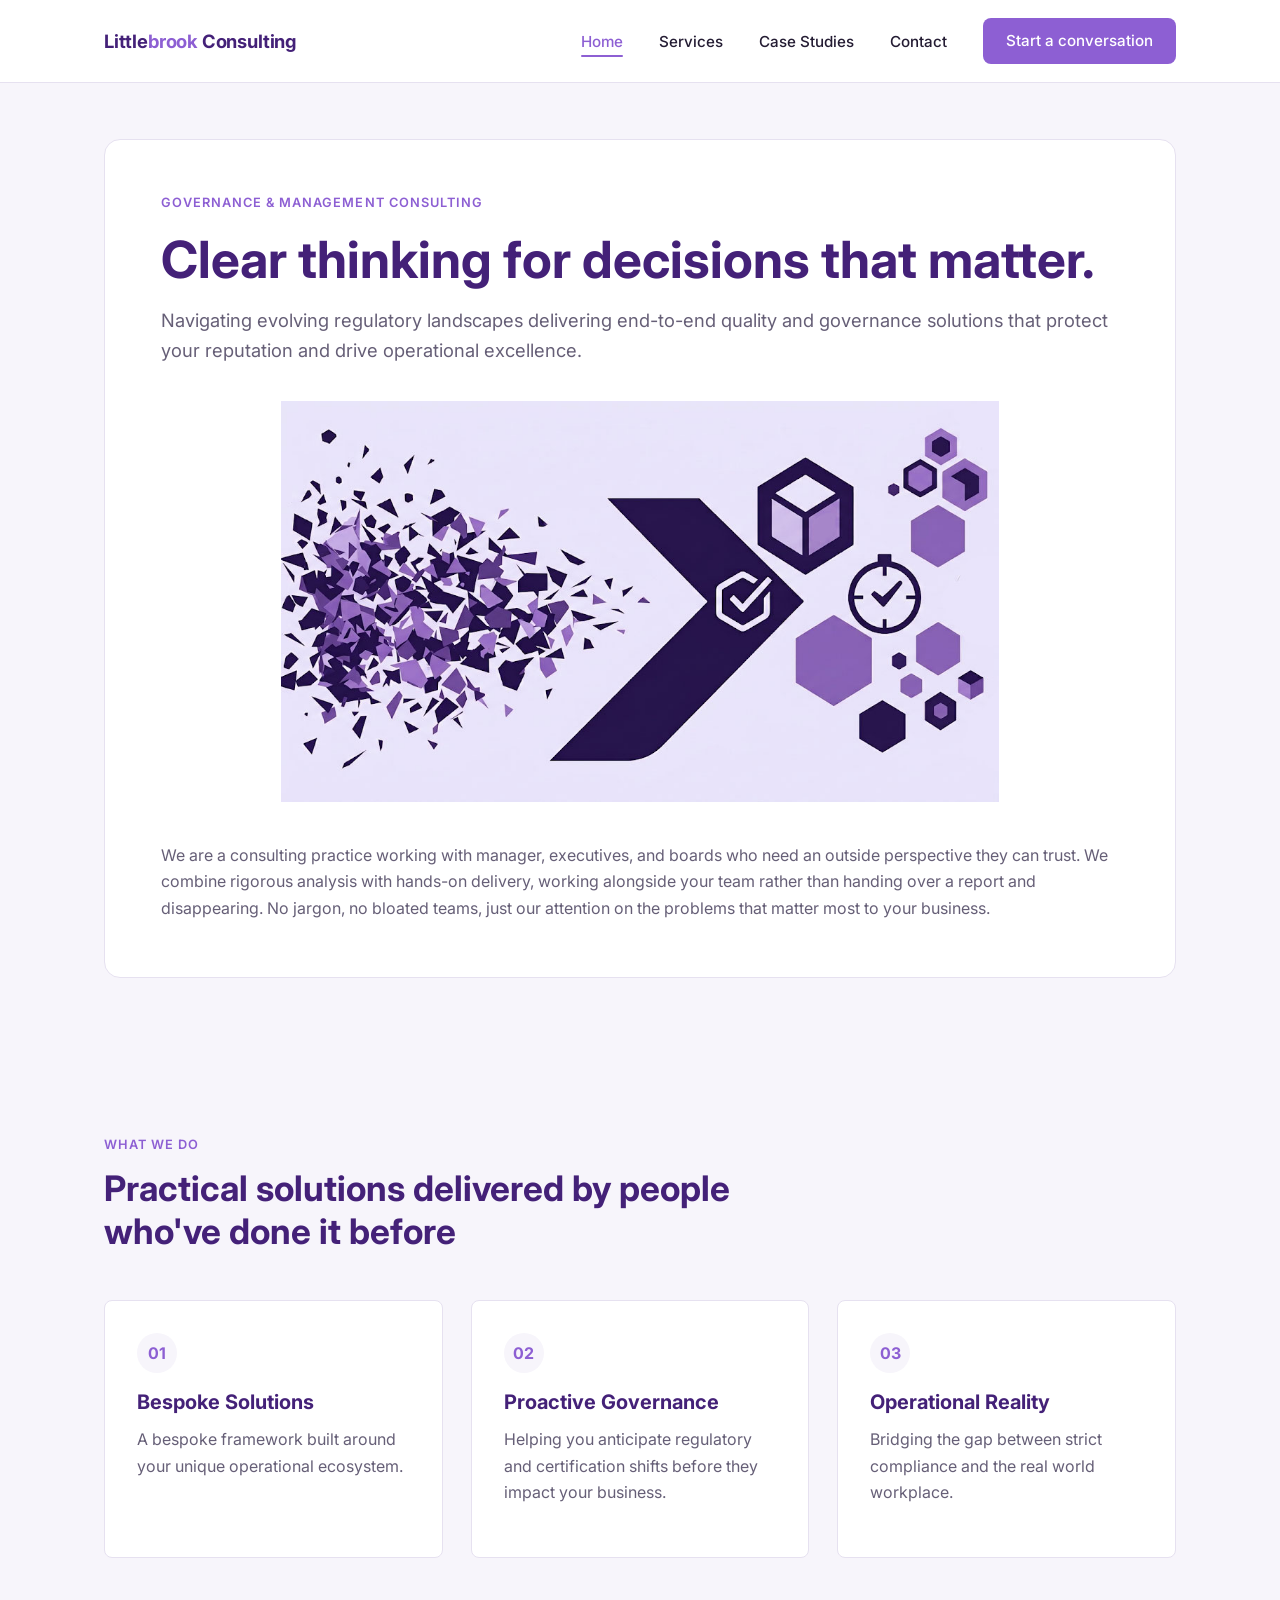
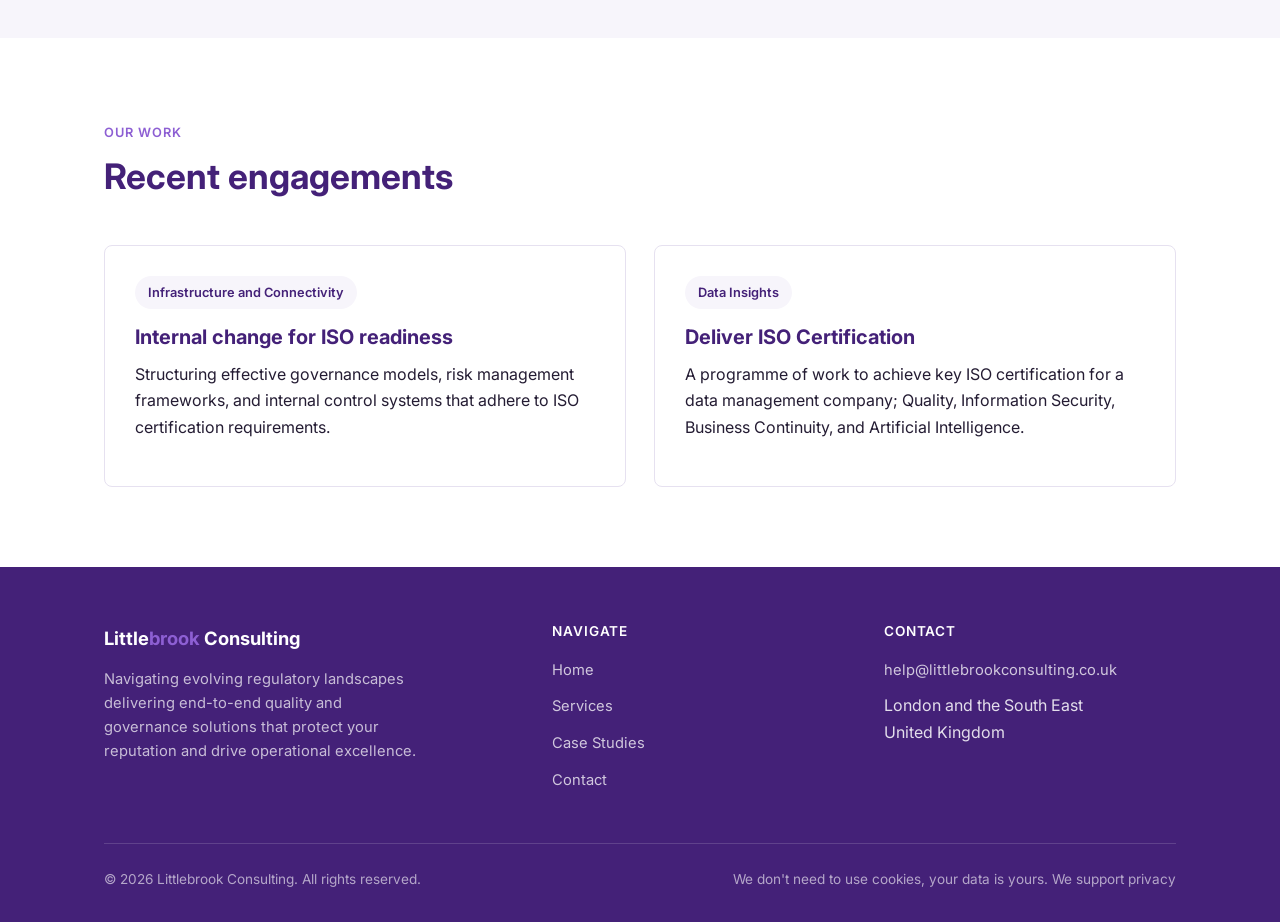
==== commit c87247b7: "No cookies message" ====
--- a/index.html
+++ b/index.html
@@ -125,7 +125,7 @@
       </div>
       <div class="footer-bottom">
         <span>&copy; <span id="year">2026</span> Littlebrook Consulting. All rights reserved.</span>
-        <!-- <span>tag line</span> -->
+        <span>We don't need to use cookies, your data is yours. We support privacy</span>
       </div>
     </div>
   </footer>
--- a/style-purple.css
+++ b/style-purple.css
@@ -667,7 +667,7 @@
 .cta-band p {
   color: rgba(255, 255, 255, 0.78);
   max-width: 520px;
-  margin-inline: auto 1.6em auto;
+  margin-inline: auto;
   margin-bottom: 2rem;
 }
 
